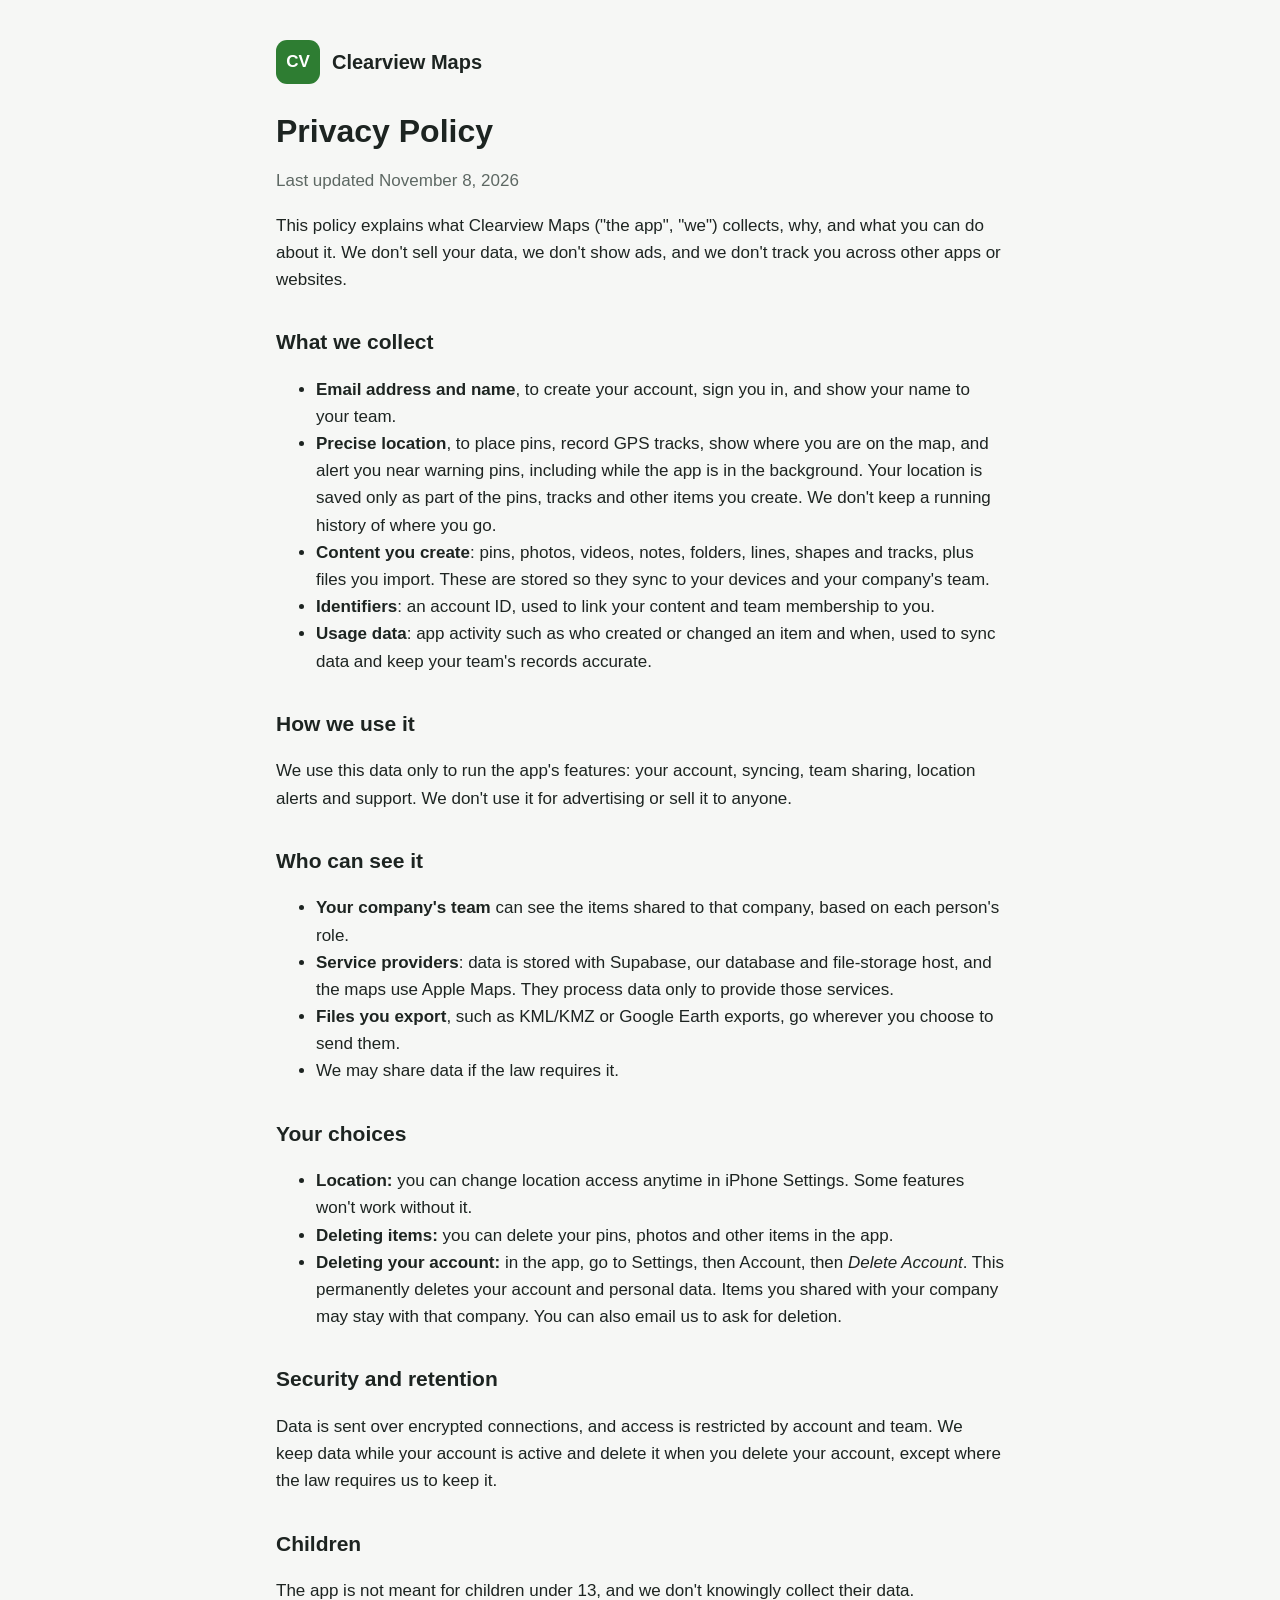
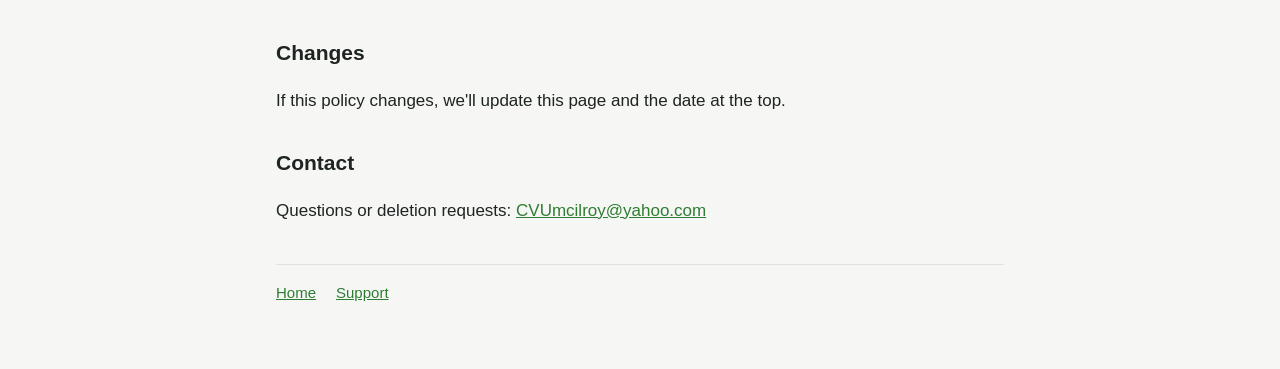
==== privacy/index.html @ c66bd100 "Clearview Maps support and privacy pages Co-Authored-By: Claude Opus 5.5 <noreply@anthropic.com>" ====
<!doctype html>
<html lang="en">
<head>
<meta charset="utf-8"><meta name="viewport" content="width=device-width, initial-scale=1">
<title>Clearview Maps Privacy</title>
<link rel="stylesheet" href="../style.css">
</head>
<body><main>
<header><div class="mark">CV</div><a href="../">Clearview Maps</a></header>
<h1>Privacy Policy</h1>
<p class="muted">Last updated November 8, 2026</p>
<p>This policy explains what Clearview Maps ("the app", "we") collects, why, and what you can do about it. We don't sell your data, we don't show ads, and we don't track you across other apps or websites.</p>

<h2>What we collect</h2>
<ul>
<li><strong>Email address and name</strong>, to create your account, sign you in, and show your name to your team.</li>
<li><strong>Precise location</strong>, to place pins, record GPS tracks, show where you are on the map, and alert you near warning pins, including while the app is in the background. Your location is saved only as part of the pins, tracks and other items you create. We don't keep a running history of where you go.</li>
<li><strong>Content you create</strong>: pins, photos, videos, notes, folders, lines, shapes and tracks, plus files you import. These are stored so they sync to your devices and your company's team.</li>
<li><strong>Identifiers</strong>: an account ID, used to link your content and team membership to you.</li>
<li><strong>Usage data</strong>: app activity such as who created or changed an item and when, used to sync data and keep your team's records accurate.</li>
</ul>

<h2>How we use it</h2>
<p>We use this data only to run the app's features: your account, syncing, team sharing, location alerts and support. We don't use it for advertising or sell it to anyone.</p>

<h2>Who can see it</h2>
<ul>
<li><strong>Your company's team</strong> can see the items shared to that company, based on each person's role.</li>
<li><strong>Service providers</strong>: data is stored with Supabase, our database and file-storage host, and the maps use Apple Maps. They process data only to provide those services.</li>
<li><strong>Files you export</strong>, such as KML/KMZ or Google Earth exports, go wherever you choose to send them.</li>
<li>We may share data if the law requires it.</li>
</ul>

<h2>Your choices</h2>
<ul>
<li><strong>Location:</strong> you can change location access anytime in iPhone Settings. Some features won't work without it.</li>
<li><strong>Deleting items:</strong> you can delete your pins, photos and other items in the app.</li>
<li><strong>Deleting your account:</strong> in the app, go to Settings, then Account, then <em>Delete Account</em>. This permanently deletes your account and personal data. Items you shared with your company may stay with that company. You can also email us to ask for deletion.</li>
</ul>

<h2>Security and retention</h2>
<p>Data is sent over encrypted connections, and access is restricted by account and team. We keep data while your account is active and delete it when you delete your account, except where the law requires us to keep it.</p>

<h2>Children</h2>
<p>The app is not meant for children under 13, and we don't knowingly collect their data.</p>

<h2>Changes</h2>
<p>If this policy changes, we'll update this page and the date at the top.</p>

<h2>Contact</h2>
<p>Questions or deletion requests: <a href="mailto:CVUmcilroy@yahoo.com">CVUmcilroy@yahoo.com</a></p>

<nav><a href="../">Home</a><a href="../support/">Support</a></nav>
</main></body>
</html>
---- style.css ----
:root { --bg:#f6f7f5; --card:#fff; --text:#1d2421; --muted:#5d6863; --accent:#2e7d32; --line:#dde3df; }
@media (prefers-color-scheme: dark) { :root { --bg:#121715; --card:#1b221f; --text:#e8eeea; --muted:#9aa8a1; --accent:#66bb6a; --line:#2c3632; } }
* { box-sizing:border-box; }
body { margin:0; background:var(--bg); color:var(--text); font:17px/1.6 -apple-system, BlinkMacSystemFont, "Segoe UI", Roboto, sans-serif; }
main { max-width:760px; margin:0 auto; padding:40px 16px 64px; }
header { display:flex; align-items:center; gap:12px; margin-bottom:28px; }
header .mark { width:44px; height:44px; border-radius:11px; background:var(--accent); color:#fff; display:grid; place-items:center; font-weight:700; }
header a { color:inherit; text-decoration:none; font-weight:700; font-size:20px; }
h1 { font-size:32px; line-height:1.2; margin:0 0 8px; }
h2 { font-size:21px; margin:32px 0 8px; }
p, li { color:var(--text); }
.muted { color:var(--muted); }
.card { background:var(--card); border:1px solid var(--line); border-radius:14px; padding:20px; margin:20px 0; }
a { color:var(--accent); }
nav { margin-top:40px; padding-top:16px; border-top:1px solid var(--line); font-size:15px; display:flex; gap:20px; flex-wrap:wrap; }
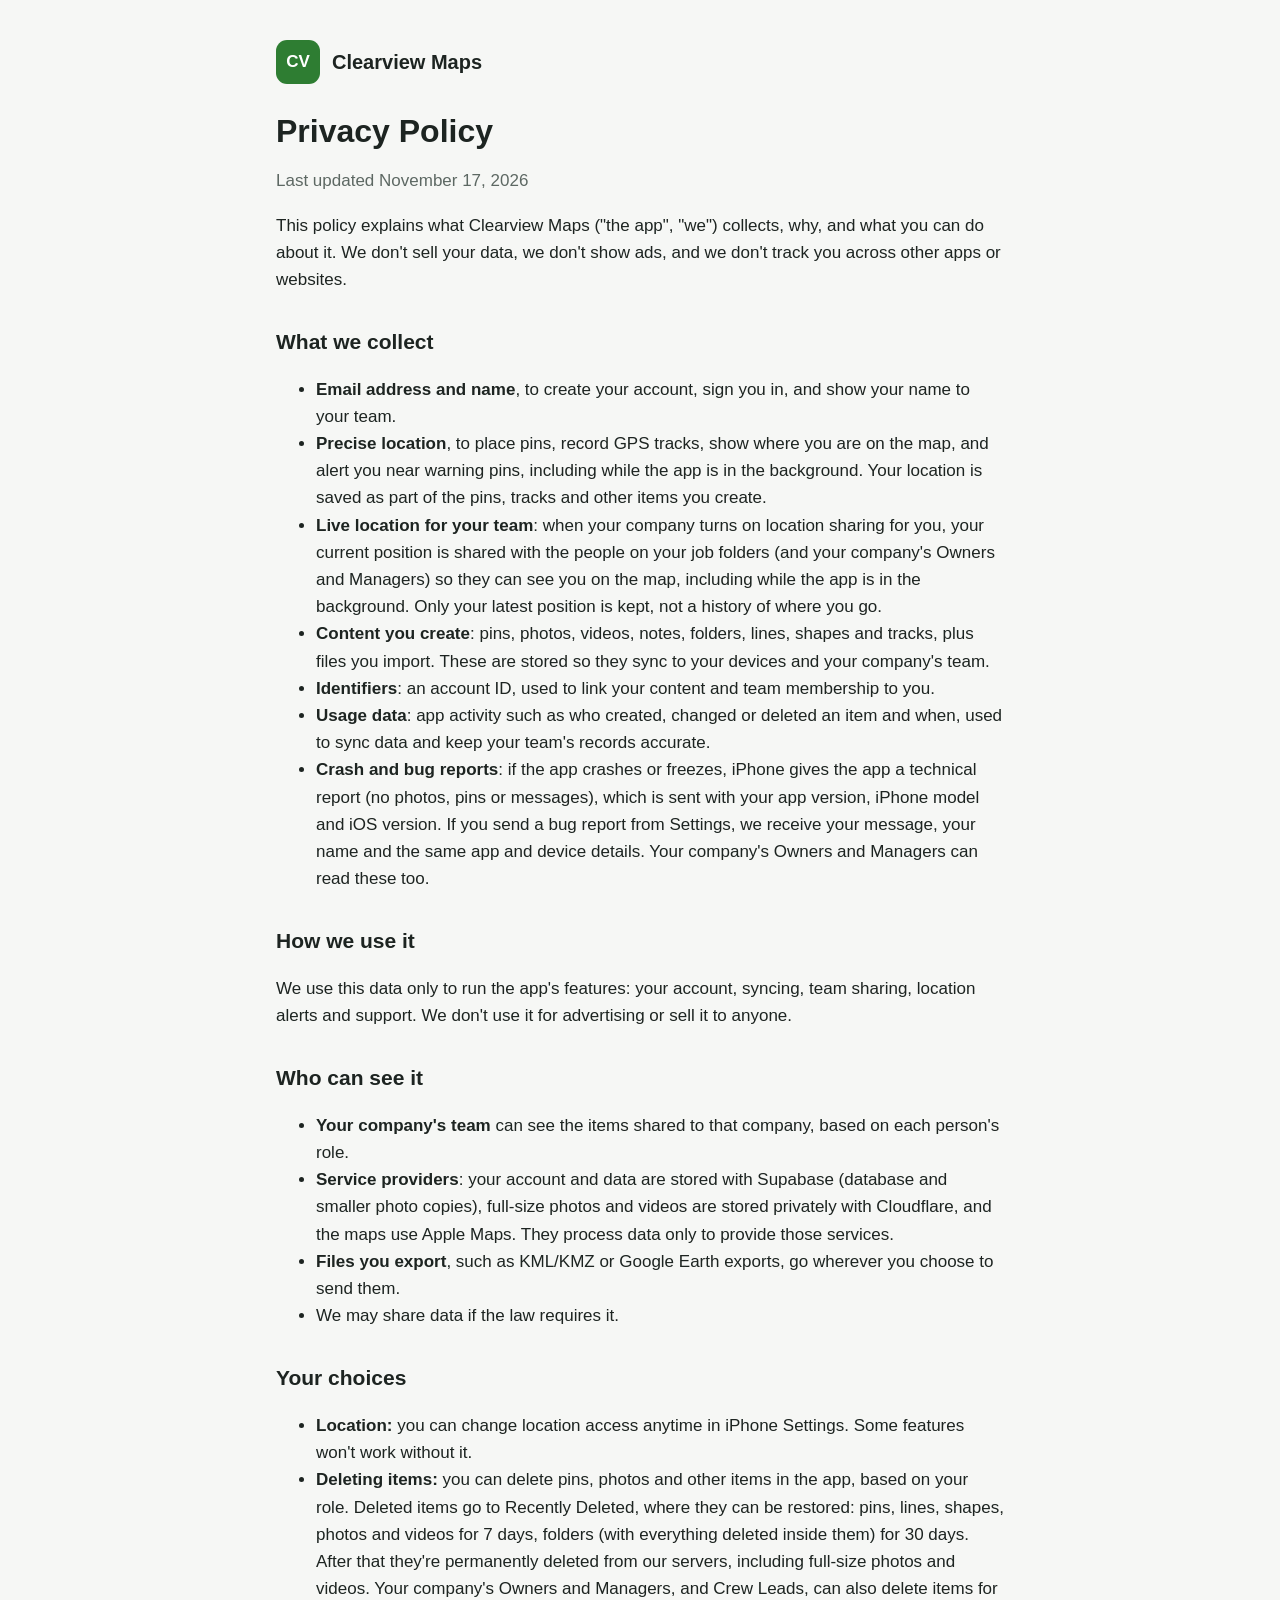
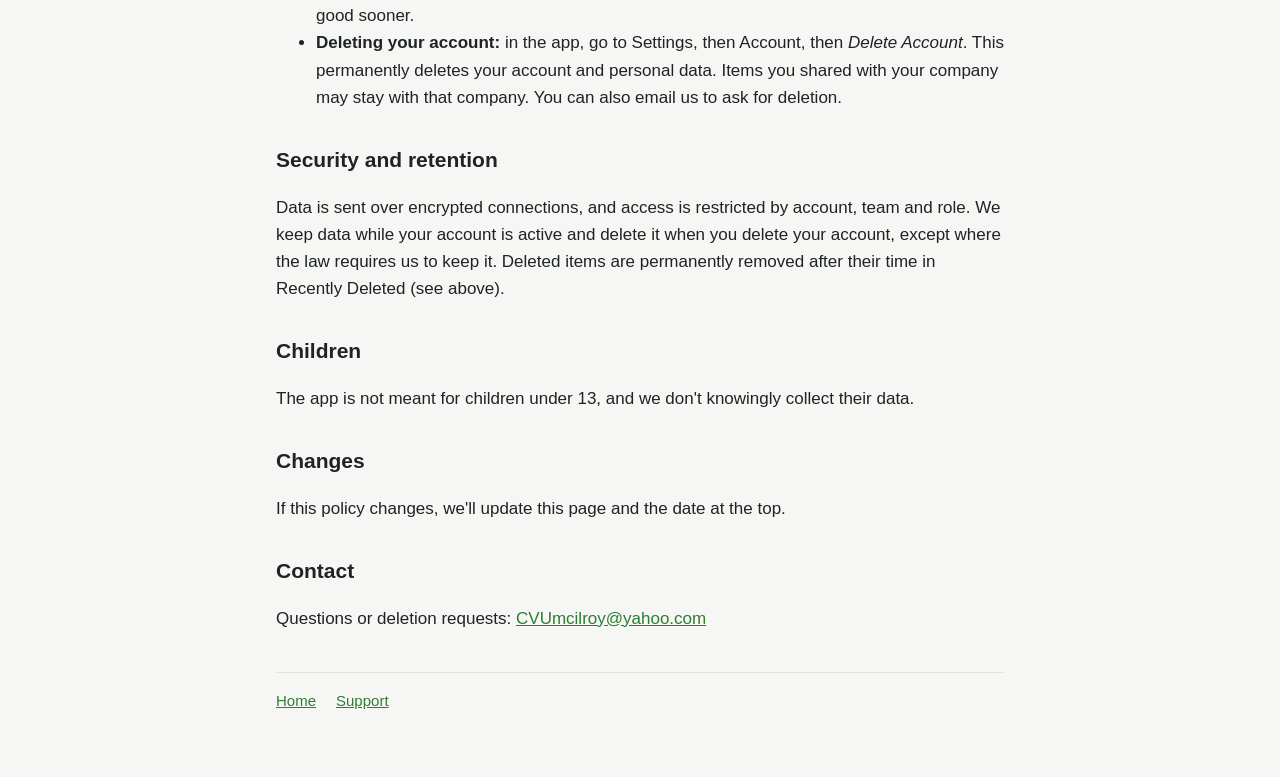
==== commit 5da5d2f4: "Privacy and support: Recently Deleted 7/30 days, Cloudflare originals, crash and bug reports, live l" ====
--- a/privacy/index.html
+++ b/privacy/index.html
@@ -8,16 +8,18 @@
 <body><main>
 <header><div class="mark">CV</div><a href="../">Clearview Maps</a></header>
 <h1>Privacy Policy</h1>
-<p class="muted">Last updated November 8, 2026</p>
+<p class="muted">Last updated November 17, 2026</p>
 <p>This policy explains what Clearview Maps ("the app", "we") collects, why, and what you can do about it. We don't sell your data, we don't show ads, and we don't track you across other apps or websites.</p>
 
 <h2>What we collect</h2>
 <ul>
 <li><strong>Email address and name</strong>, to create your account, sign you in, and show your name to your team.</li>
-<li><strong>Precise location</strong>, to place pins, record GPS tracks, show where you are on the map, and alert you near warning pins, including while the app is in the background. Your location is saved only as part of the pins, tracks and other items you create. We don't keep a running history of where you go.</li>
+<li><strong>Precise location</strong>, to place pins, record GPS tracks, show where you are on the map, and alert you near warning pins, including while the app is in the background. Your location is saved as part of the pins, tracks and other items you create.</li>
+<li><strong>Live location for your team</strong>: when your company turns on location sharing for you, your current position is shared with the people on your job folders (and your company's Owners and Managers) so they can see you on the map, including while the app is in the background. Only your latest position is kept, not a history of where you go.</li>
 <li><strong>Content you create</strong>: pins, photos, videos, notes, folders, lines, shapes and tracks, plus files you import. These are stored so they sync to your devices and your company's team.</li>
 <li><strong>Identifiers</strong>: an account ID, used to link your content and team membership to you.</li>
-<li><strong>Usage data</strong>: app activity such as who created or changed an item and when, used to sync data and keep your team's records accurate.</li>
+<li><strong>Usage data</strong>: app activity such as who created, changed or deleted an item and when, used to sync data and keep your team's records accurate.</li>
+<li><strong>Crash and bug reports</strong>: if the app crashes or freezes, iPhone gives the app a technical report (no photos, pins or messages), which is sent with your app version, iPhone model and iOS version. If you send a bug report from Settings, we receive your message, your name and the same app and device details. Your company's Owners and Managers can read these too.</li>
 </ul>
 
 <h2>How we use it</h2>
@@ -26,7 +28,7 @@
 <h2>Who can see it</h2>
 <ul>
 <li><strong>Your company's team</strong> can see the items shared to that company, based on each person's role.</li>
-<li><strong>Service providers</strong>: data is stored with Supabase, our database and file-storage host, and the maps use Apple Maps. They process data only to provide those services.</li>
+<li><strong>Service providers</strong>: your account and data are stored with Supabase (database and smaller photo copies), full-size photos and videos are stored privately with Cloudflare, and the maps use Apple Maps. They process data only to provide those services.</li>
 <li><strong>Files you export</strong>, such as KML/KMZ or Google Earth exports, go wherever you choose to send them.</li>
 <li>We may share data if the law requires it.</li>
 </ul>
@@ -34,12 +36,12 @@
 <h2>Your choices</h2>
 <ul>
 <li><strong>Location:</strong> you can change location access anytime in iPhone Settings. Some features won't work without it.</li>
-<li><strong>Deleting items:</strong> you can delete your pins, photos and other items in the app.</li>
+<li><strong>Deleting items:</strong> you can delete pins, photos and other items in the app, based on your role. Deleted items go to Recently Deleted, where they can be restored: pins, lines, shapes, photos and videos for 7 days, folders (with everything deleted inside them) for 30 days. After that they're permanently deleted from our servers, including full-size photos and videos. Your company's Owners and Managers, and Crew Leads, can also delete items for good sooner.</li>
 <li><strong>Deleting your account:</strong> in the app, go to Settings, then Account, then <em>Delete Account</em>. This permanently deletes your account and personal data. Items you shared with your company may stay with that company. You can also email us to ask for deletion.</li>
 </ul>
 
 <h2>Security and retention</h2>
-<p>Data is sent over encrypted connections, and access is restricted by account and team. We keep data while your account is active and delete it when you delete your account, except where the law requires us to keep it.</p>
+<p>Data is sent over encrypted connections, and access is restricted by account, team and role. We keep data while your account is active and delete it when you delete your account, except where the law requires us to keep it. Deleted items are permanently removed after their time in Recently Deleted (see above).</p>
 
 <h2>Children</h2>
 <p>The app is not meant for children under 13, and we don't knowingly collect their data.</p>
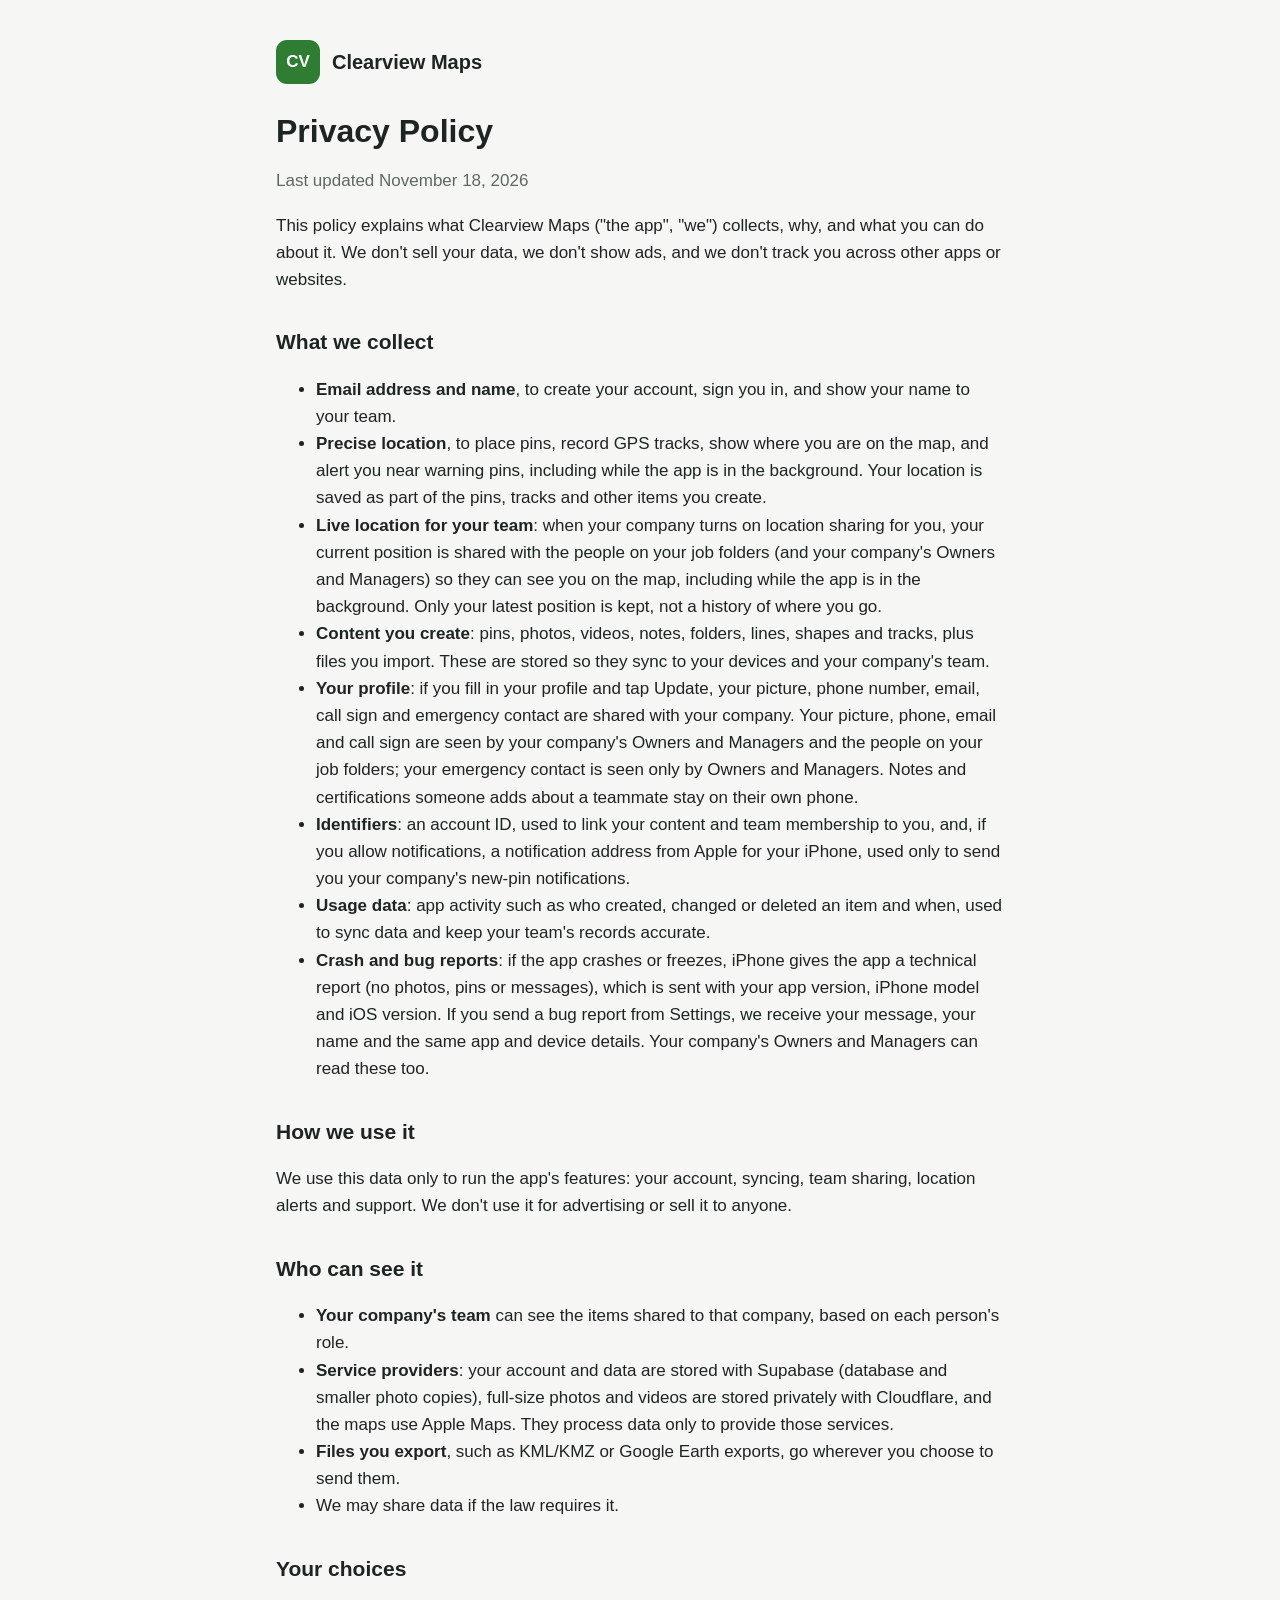
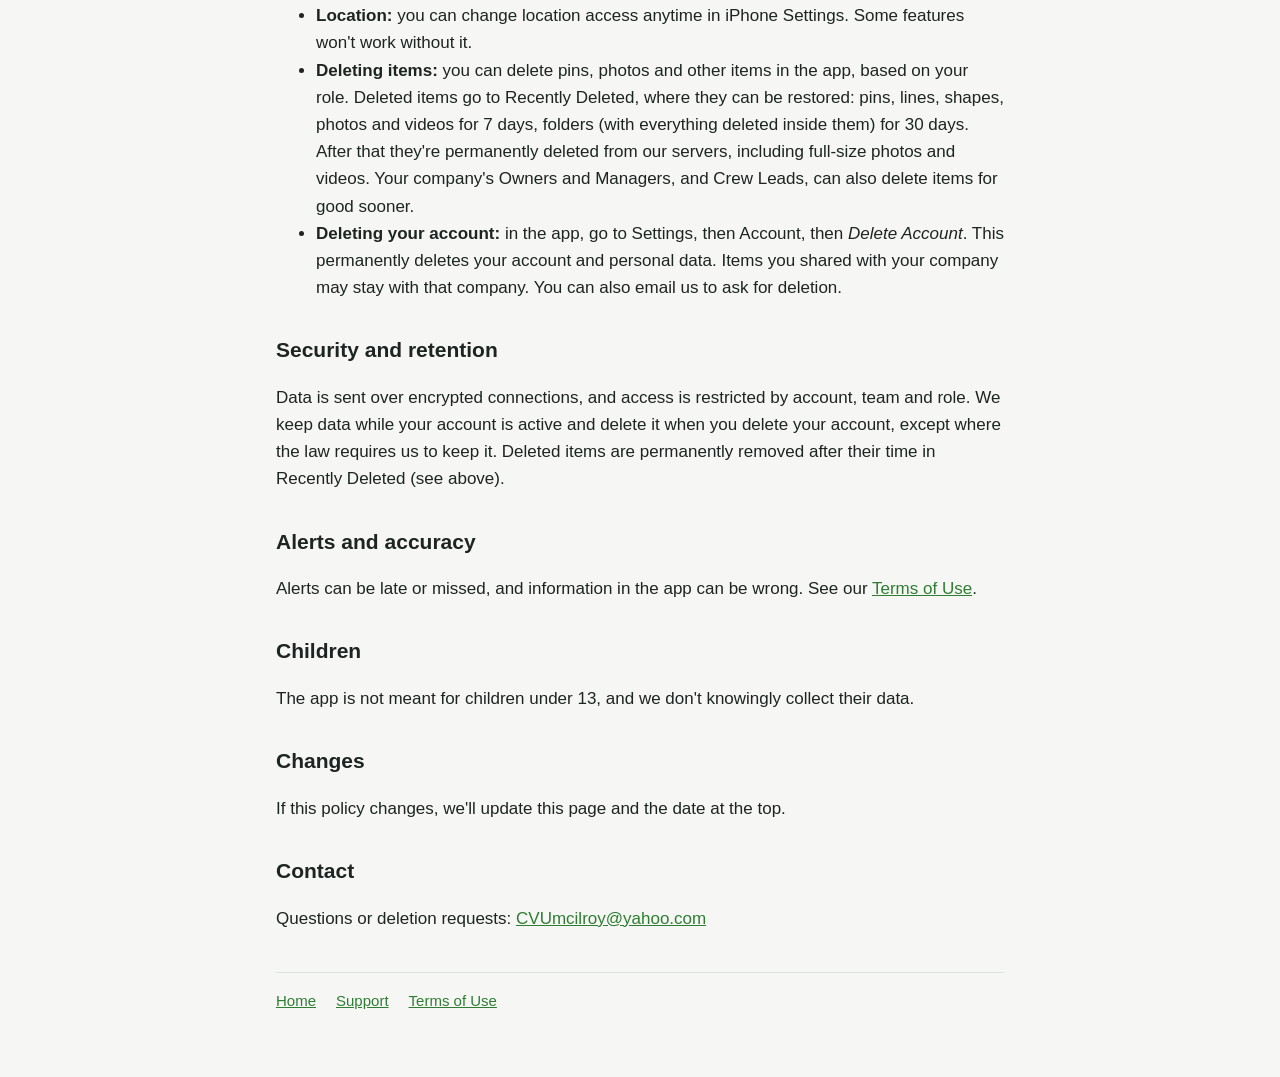
==== commit cb07826a: "Terms of Use page (alerts, accuracy, availability, no warranty, liability); privacy: profiles and no" ====
--- a/privacy/index.html
+++ b/privacy/index.html
@@ -8,7 +8,7 @@
 <body><main>
 <header><div class="mark">CV</div><a href="../">Clearview Maps</a></header>
 <h1>Privacy Policy</h1>
-<p class="muted">Last updated November 17, 2026</p>
+<p class="muted">Last updated November 18, 2026</p>
 <p>This policy explains what Clearview Maps ("the app", "we") collects, why, and what you can do about it. We don't sell your data, we don't show ads, and we don't track you across other apps or websites.</p>
 
 <h2>What we collect</h2>
@@ -17,7 +17,8 @@
 <li><strong>Precise location</strong>, to place pins, record GPS tracks, show where you are on the map, and alert you near warning pins, including while the app is in the background. Your location is saved as part of the pins, tracks and other items you create.</li>
 <li><strong>Live location for your team</strong>: when your company turns on location sharing for you, your current position is shared with the people on your job folders (and your company's Owners and Managers) so they can see you on the map, including while the app is in the background. Only your latest position is kept, not a history of where you go.</li>
 <li><strong>Content you create</strong>: pins, photos, videos, notes, folders, lines, shapes and tracks, plus files you import. These are stored so they sync to your devices and your company's team.</li>
-<li><strong>Identifiers</strong>: an account ID, used to link your content and team membership to you.</li>
+<li><strong>Your profile</strong>: if you fill in your profile and tap Update, your picture, phone number, email, call sign and emergency contact are shared with your company. Your picture, phone, email and call sign are seen by your company's Owners and Managers and the people on your job folders; your emergency contact is seen only by Owners and Managers. Notes and certifications someone adds about a teammate stay on their own phone.</li>
+<li><strong>Identifiers</strong>: an account ID, used to link your content and team membership to you, and, if you allow notifications, a notification address from Apple for your iPhone, used only to send you your company's new-pin notifications.</li>
 <li><strong>Usage data</strong>: app activity such as who created, changed or deleted an item and when, used to sync data and keep your team's records accurate.</li>
 <li><strong>Crash and bug reports</strong>: if the app crashes or freezes, iPhone gives the app a technical report (no photos, pins or messages), which is sent with your app version, iPhone model and iOS version. If you send a bug report from Settings, we receive your message, your name and the same app and device details. Your company's Owners and Managers can read these too.</li>
 </ul>
@@ -43,6 +44,9 @@
 <h2>Security and retention</h2>
 <p>Data is sent over encrypted connections, and access is restricted by account, team and role. We keep data while your account is active and delete it when you delete your account, except where the law requires us to keep it. Deleted items are permanently removed after their time in Recently Deleted (see above).</p>
 
+<h2>Alerts and accuracy</h2>
+<p>Alerts can be late or missed, and information in the app can be wrong. See our <a href="../terms/">Terms of Use</a>.</p>
+
 <h2>Children</h2>
 <p>The app is not meant for children under 13, and we don't knowingly collect their data.</p>
 
@@ -52,6 +56,6 @@
 <h2>Contact</h2>
 <p>Questions or deletion requests: <a href="mailto:CVUmcilroy@yahoo.com">CVUmcilroy@yahoo.com</a></p>
 
-<nav><a href="../">Home</a><a href="../support/">Support</a></nav>
+<nav><a href="../">Home</a><a href="../support/">Support</a><a href="../terms/">Terms of Use</a></nav>
 </main></body>
 </html>
